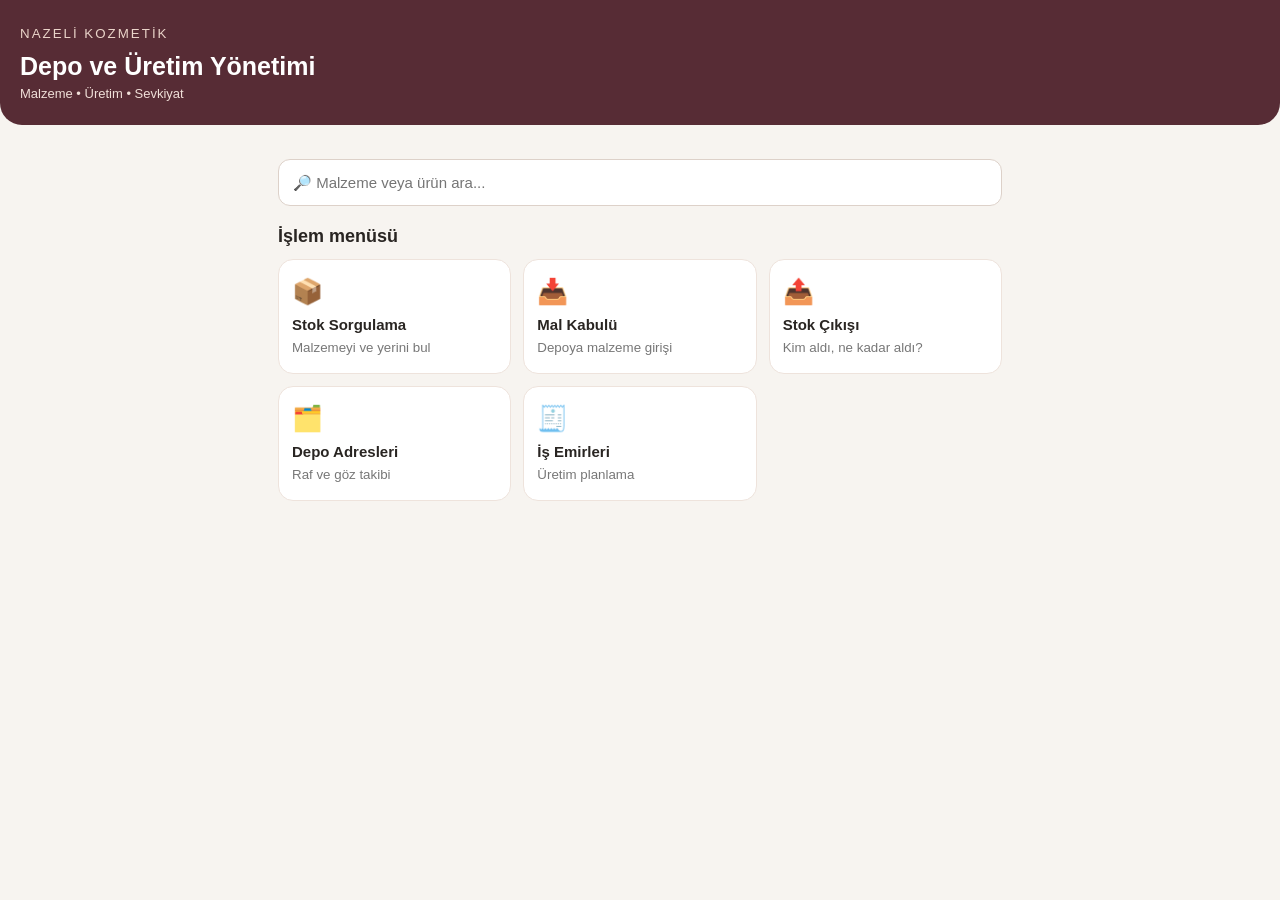
==== index.html @ 473c46a6 "Create index.html" ====
<!DOCTYPE html>
<html lang="tr">
<head>
<meta charset="UTF-8">
<meta name="viewport" content="width=device-width, initial-scale=1">
<title>Nazeli Kozmetik</title>
<style>
*{box-sizing:border-box}
body{margin:0;font-family:Arial,sans-serif;background:#f7f4f0;color:#292522}
header{background:#572c35;color:white;padding:24px 20px;border-radius:0 0 22px 22px}
header small{letter-spacing:2px;color:#ead4c9}
header h1{margin:10px 0 5px;font-size:25px}
header p{margin:0;color:#f0dfd8;font-size:13px}
main{padding:18px;max-width:760px;margin:auto}
h2{font-size:18px;margin:20px 0 12px}
.search{width:100%;padding:14px;border:1px solid #ddd1c9;border-radius:12px;font-size:15px}
.grid{display:grid;grid-template-columns:repeat(2,minmax(0,1fr));gap:12px}
.tile{background:white;border:1px solid #eee3dc;border-radius:15px;padding:17px 13px;min-height:115px;text-align:left;cursor:pointer;color:#292522}
.tile .emoji{font-size:25px}
.tile strong{display:block;margin:10px 0 5px;font-size:15px}
.tile small{color:#777}
.panel{background:white;padding:17px;border-radius:15px;margin-top:16px;border:1px solid #eee3dc}
button{font:inherit}
.notice{background:#f0e5dd;border-radius:10px;padding:12px;font-size:13px;line-height:1.5}
footer{text-align:center;color:#82736d;font-size:12px;padding:25px}
@media(min-width:600px){.grid{grid-template-columns:repeat(3,minmax(0,1fr))}}
</style>
</head>
<body>
<header>
<small>NAZELİ KOZMETİK</small>
<h1>Depo ve Üretim Yönetimi</h1>
<p>Malzeme • Üretim • Sevkiyat</p>
</header>
<main>
<p id="today"></p>
<input class="search" id="search" placeholder="🔎 Malzeme veya ürün ara..." oninput="searchTiles()">
<h2>İşlem menüsü</h2>
<div class="grid" id="tiles">
<button class="tile" onclick="show('Stok Sorgulama','Malzeme kodu, müşteri, mevcut miktar ve raf adresi burada sorgulanacak.')"><span class="emoji">📦</span><strong>Stok Sorgulama</strong><small>Malzemeyi ve yerini bul</small></button>
<button class="tile" onclick="show('Mal Kabulü','Gelen şişe, kapak, valf, etiket ve koli miktarları kaydedilecek.')"><span class="emoji">📥</span><strong>Mal Kabulü</strong><small>Depoya malzeme girişi</small></button>
<button class="tile" onclick="show('Stok Çıkışı','Üretime verilen malzeme, miktar ve teslim alan kişi kaydedilecek.')"><span class="emoji">📤</span><strong>Stok Çıkışı</strong><small>Kim aldı, ne kadar aldı?</small></button>
<button class="tile" onclick="show('Depo Adresleri','Alan, raf ve göz kodları burada yönetilecek. Örnek: A-01-02.')"><span class="emoji">🗂️</span><strong>Depo Adresleri</strong><small>Raf ve göz takibi</small></button>
<button class="tile" onclick="show('İş Emirleri','Müşteri siparişi, üretilecek ürün, planlanan adet ve üretim durumu.')"><span class="emoji">🧾</span><strong>İş Emirleri</strong><small>Üretim planlama</small></button>
<button class="tile" onclick="show('Üretim ve Dolum','
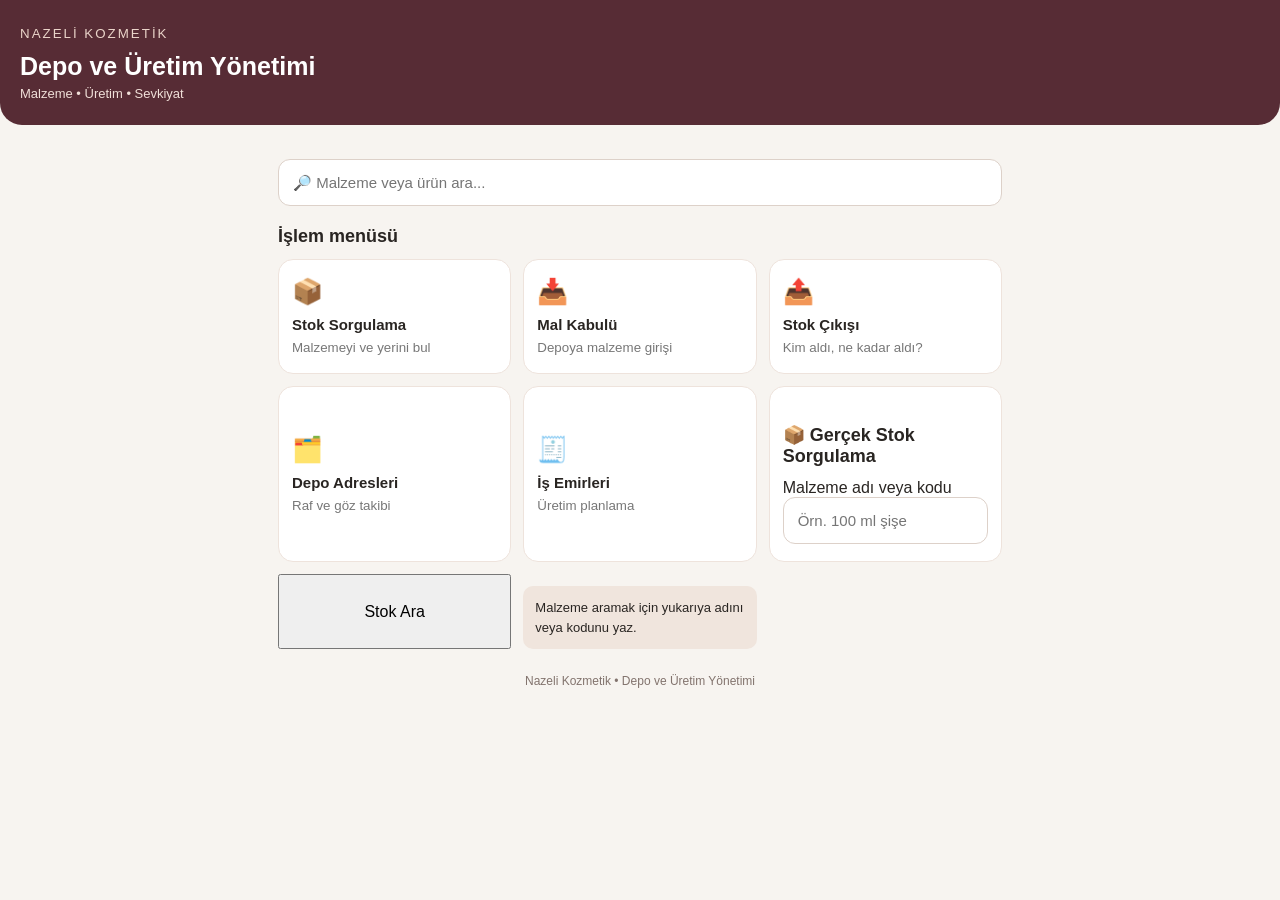
==== commit bad808d3: "Update index.html" ====
--- a/index.html
+++ b/index.html
@@ -43,3 +43,44 @@
 <button class="tile" onclick="show('Depo Adresleri','Alan, raf ve göz kodları burada yönetilecek. Örnek: A-01-02.')"><span class="emoji">🗂️</span><strong>Depo Adresleri</strong><small>Raf ve göz takibi</small></button>
 <button class="tile" onclick="show('İş Emirleri','Müşteri siparişi, üretilecek ürün, planlanan adet ve üretim durumu.')"><span class="emoji">🧾</span><strong>İş Emirleri</strong><small>Üretim planlama</small></button>
 <button class="tile" onclick="show('Üretim ve Dolum','
+</div>
+
+<div id="stock-panel" class="panel">
+  <h2>📦 Gerçek Stok Sorgulama</h2>
+
+  <label for="stock-search">Malzeme adı veya kodu</label>
+  <input
+    id="stock-search"
+    class="search"
+    placeholder="Örn. 100 ml şişe"
+  >
+
+  <button onclick="searchStock()">Stok Ara</button>
+
+  <div id="stock-result" class="notice" style="margin-top:12px">
+    Malzeme aramak için yukarıya adını veya kodunu yaz.
+  </div>
+</div>
+
+<script>
+async function searchStock() {
+  const query = document.getElementById("stock-search").value.trim();
+  const result = document.getElementById("stock-result");
+
+  if (!query) {
+    result.textContent = "Lütfen malzeme adı veya kodu gir.";
+    return;
+  }
+
+  result.textContent = "Stok aranıyor...";
+
+  // Supabase bağlantısını bir sonraki adımda ekleyeceğiz.
+  result.textContent =
+    "Arama hazır. Gerçek stok verileri için Supabase bağlantısı gerekiyor.";
+}
+</script>
+
+<footer>Nazeli Kozmetik • Depo ve Üretim Yönetimi</footer>
+</main>
+</body>
+</html>
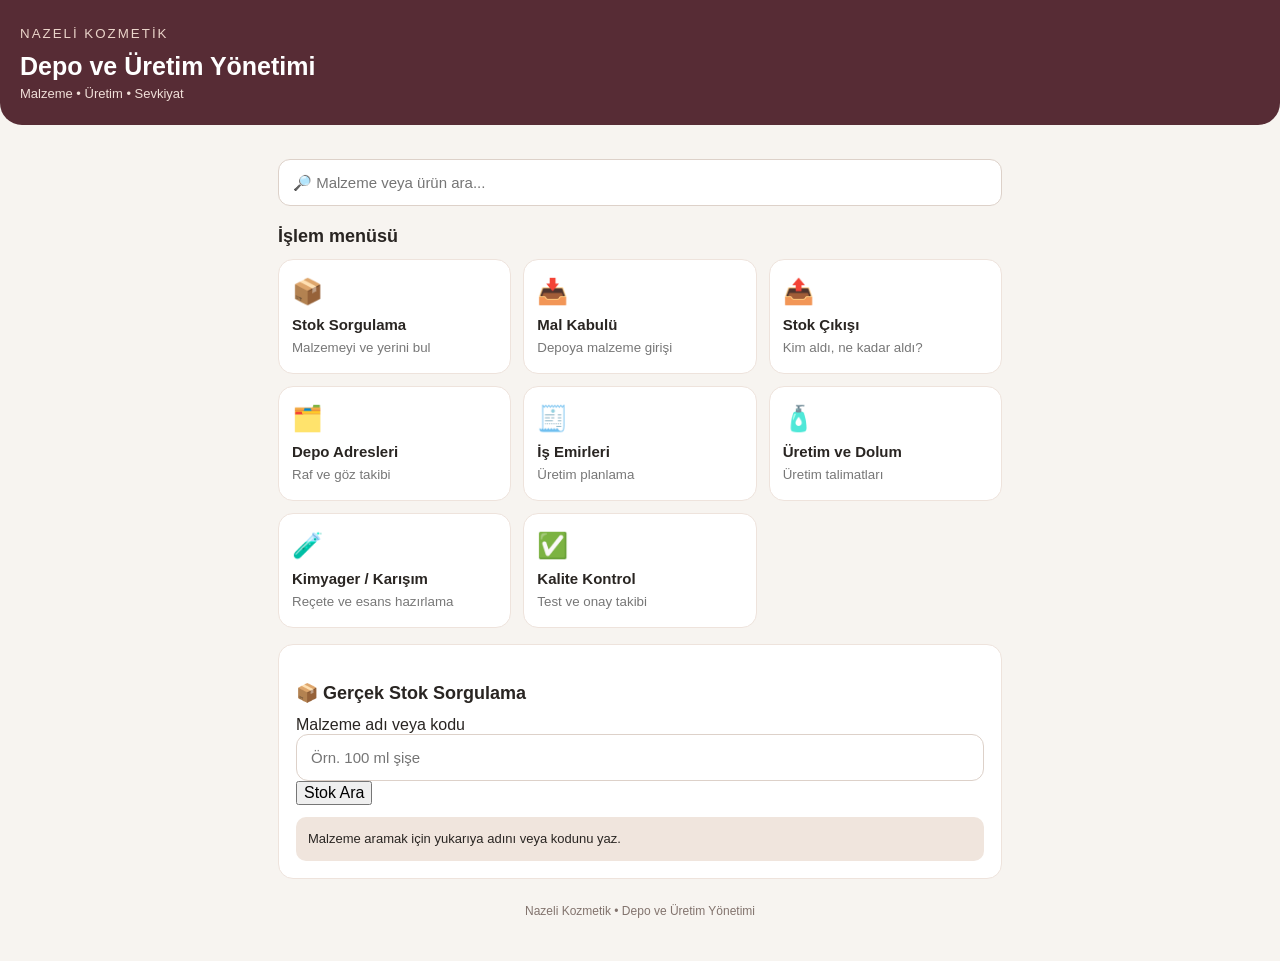
==== commit f41aa94c: "Update index.html" ====
--- a/index.html
+++ b/index.html
@@ -42,7 +42,9 @@
 <button class="tile" onclick="show('Stok Çıkışı','Üretime verilen malzeme, miktar ve teslim alan kişi kaydedilecek.')"><span class="emoji">📤</span><strong>Stok Çıkışı</strong><small>Kim aldı, ne kadar aldı?</small></button>
 <button class="tile" onclick="show('Depo Adresleri','Alan, raf ve göz kodları burada yönetilecek. Örnek: A-01-02.')"><span class="emoji">🗂️</span><strong>Depo Adresleri</strong><small>Raf ve göz takibi</small></button>
 <button class="tile" onclick="show('İş Emirleri','Müşteri siparişi, üretilecek ürün, planlanan adet ve üretim durumu.')"><span class="emoji">🧾</span><strong>İş Emirleri</strong><small>Üretim planlama</small></button>
-<button class="tile" onclick="show('Üretim ve Dolum','
+<button class="tile" onclick="show('Üretim ve Dolum','İş emrindeki üretim adedi, şişe, kapak, valf, etiket, kutu, koli ve üretim talimatları burada gösterilecek.')"><span class="emoji">🧴</span><strong>Üretim ve Dolum</strong><small>Üretim talimatları</small></button>
+<button class="tile" onclick="show('Kimyager / Karışım Hazırlama','Ürün reçetesi, esans kodu, oranı, hesaplanan miktar, parti numarası ve hazırlayan kişi burada takip edilecek.')"><span class="emoji">🧪</span><strong>Kimyager / Karışım</strong><small>Reçete ve esans hazırlama</small></button>
+<button class="tile" onclick="show('Kalite Kontrol','Numune, sıkım testi, kalite kontrol sonucu ve onay durumu burada takip edilecek.')"><span class="emoji">✅</span><strong>Kalite Kontrol</strong><small>Test ve onay takibi</small></button>
 </div>
 
 <div id="stock-panel" class="panel">
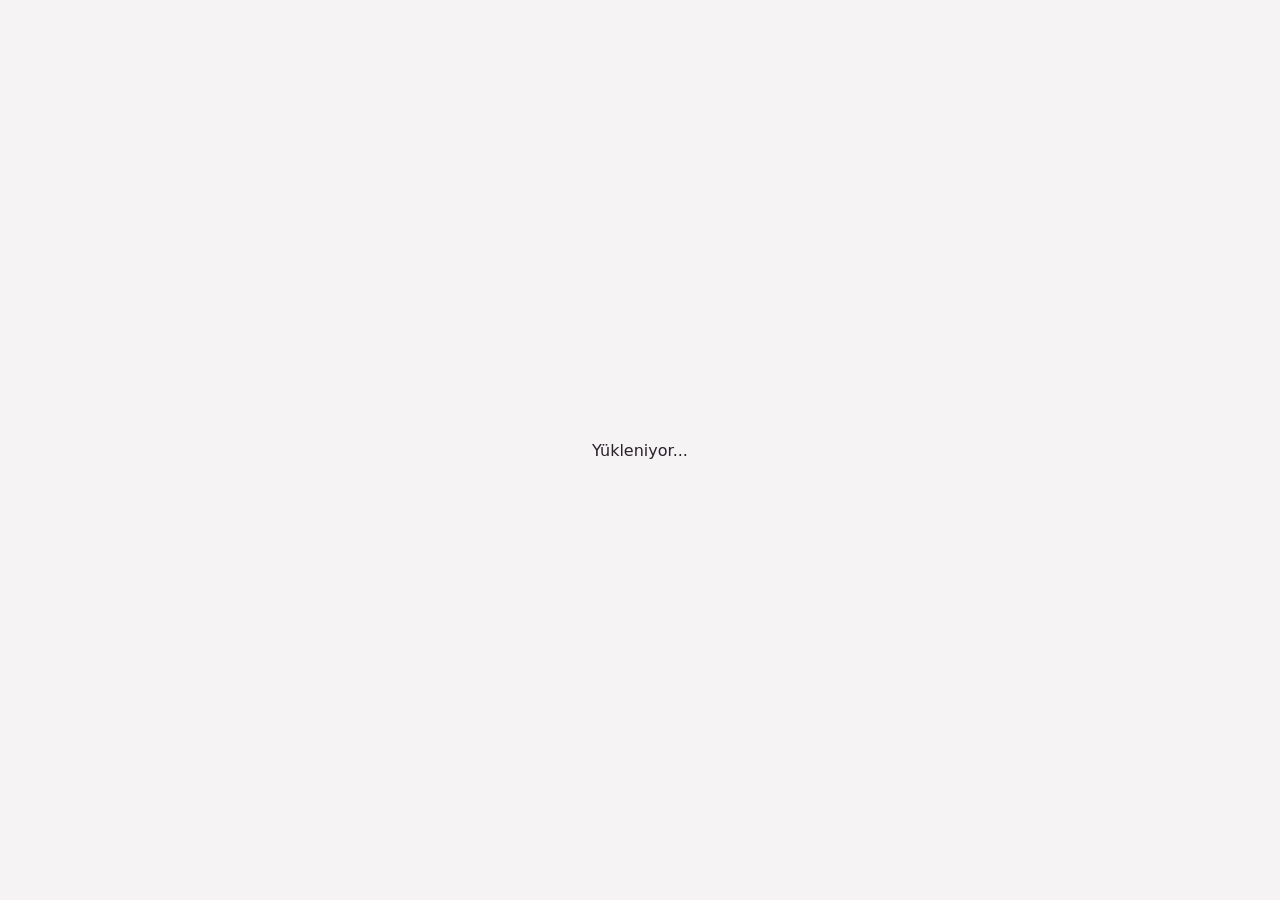
==== commit e353e6ca: "Add files via upload" ====
--- a/index.html
+++ b/index.html
@@ -2,87 +2,43 @@
 <html lang="tr">
 <head>
 <meta charset="UTF-8">
-<meta name="viewport" content="width=device-width, initial-scale=1">
+<meta name="viewport" content="width=device-width, initial-scale=1, viewport-fit=cover">
 <title>Nazeli Kozmetik</title>
-<style>
-*{box-sizing:border-box}
-body{margin:0;font-family:Arial,sans-serif;background:#f7f4f0;color:#292522}
-header{background:#572c35;color:white;padding:24px 20px;border-radius:0 0 22px 22px}
-header small{letter-spacing:2px;color:#ead4c9}
-header h1{margin:10px 0 5px;font-size:25px}
-header p{margin:0;color:#f0dfd8;font-size:13px}
-main{padding:18px;max-width:760px;margin:auto}
-h2{font-size:18px;margin:20px 0 12px}
-.search{width:100%;padding:14px;border:1px solid #ddd1c9;border-radius:12px;font-size:15px}
-.grid{display:grid;grid-template-columns:repeat(2,minmax(0,1fr));gap:12px}
-.tile{background:white;border:1px solid #eee3dc;border-radius:15px;padding:17px 13px;min-height:115px;text-align:left;cursor:pointer;color:#292522}
-.tile .emoji{font-size:25px}
-.tile strong{display:block;margin:10px 0 5px;font-size:15px}
-.tile small{color:#777}
-.panel{background:white;padding:17px;border-radius:15px;margin-top:16px;border:1px solid #eee3dc}
-button{font:inherit}
-.notice{background:#f0e5dd;border-radius:10px;padding:12px;font-size:13px;line-height:1.5}
-footer{text-align:center;color:#82736d;font-size:12px;padding:25px}
-@media(min-width:600px){.grid{grid-template-columns:repeat(3,minmax(0,1fr))}}
-</style>
+<link rel="stylesheet" href="stil.css">
 </head>
 <body>
-<header>
-<small>NAZELİ KOZMETİK</small>
-<h1>Depo ve Üretim Yönetimi</h1>
-<p>Malzeme • Üretim • Sevkiyat</p>
-</header>
-<main>
-<p id="today"></p>
-<input class="search" id="search" placeholder="🔎 Malzeme veya ürün ara..." oninput="searchTiles()">
-<h2>İşlem menüsü</h2>
-<div class="grid" id="tiles">
-<button class="tile" onclick="show('Stok Sorgulama','Malzeme kodu, müşteri, mevcut miktar ve raf adresi burada sorgulanacak.')"><span class="emoji">📦</span><strong>Stok Sorgulama</strong><small>Malzemeyi ve yerini bul</small></button>
-<button class="tile" onclick="show('Mal Kabulü','Gelen şişe, kapak, valf, etiket ve koli miktarları kaydedilecek.')"><span class="emoji">📥</span><strong>Mal Kabulü</strong><small>Depoya malzeme girişi</small></button>
-<button class="tile" onclick="show('Stok Çıkışı','Üretime verilen malzeme, miktar ve teslim alan kişi kaydedilecek.')"><span class="emoji">📤</span><strong>Stok Çıkışı</strong><small>Kim aldı, ne kadar aldı?</small></button>
-<button class="tile" onclick="show('Depo Adresleri','Alan, raf ve göz kodları burada yönetilecek. Örnek: A-01-02.')"><span class="emoji">🗂️</span><strong>Depo Adresleri</strong><small>Raf ve göz takibi</small></button>
-<button class="tile" onclick="show('İş Emirleri','Müşteri siparişi, üretilecek ürün, planlanan adet ve üretim durumu.')"><span class="emoji">🧾</span><strong>İş Emirleri</strong><small>Üretim planlama</small></button>
-<button class="tile" onclick="show('Üretim ve Dolum','İş emrindeki üretim adedi, şişe, kapak, valf, etiket, kutu, koli ve üretim talimatları burada gösterilecek.')"><span class="emoji">🧴</span><strong>Üretim ve Dolum</strong><small>Üretim talimatları</small></button>
-<button class="tile" onclick="show('Kimyager / Karışım Hazırlama','Ürün reçetesi, esans kodu, oranı, hesaplanan miktar, parti numarası ve hazırlayan kişi burada takip edilecek.')"><span class="emoji">🧪</span><strong>Kimyager / Karışım</strong><small>Reçete ve esans hazırlama</small></button>
-<button class="tile" onclick="show('Kalite Kontrol','Numune, sıkım testi, kalite kontrol sonucu ve onay durumu burada takip edilecek.')"><span class="emoji">✅</span><strong>Kalite Kontrol</strong><small>Test ve onay takibi</small></button>
-</div>
+<section id="yukleniyor" class="orta"><p>Yükleniyor...</p></section>
 
-<div id="stock-panel" class="panel">
-  <h2>📦 Gerçek Stok Sorgulama</h2>
+<section id="giris" class="orta hidden">
+  <form id="giris-form" class="kart">
+    <h1>Nazeli Kozmetik</h1>
+    <p class="alt">Depo ve Üretim Yönetimi</p>
+    <label for="kadi">Kullanıcı adı</label>
+    <input id="kadi" autocomplete="username" autocapitalize="none" autocorrect="off" required>
+    <label for="sifre">Şifre</label>
+    <input id="sifre" type="password" autocomplete="current-password" required>
+    <button type="submit" id="giris-btn">Giriş yap</button>
+    <p id="giris-hata" class="hata" role="alert"></p>
+  </form>
+</section>
 
-  <label for="stock-search">Malzeme adı veya kodu</label>
-  <input
-    id="stock-search"
-    class="search"
-    placeholder="Örn. 100 ml şişe"
-  >
+<section id="uygulama" class="hidden">
+  <header>
+    <div>
+      <h1>Nazeli Kozmetik</h1>
+      <p id="kullanici-bilgi"></p>
+    </div>
+    <button id="cikis" class="ikincil">Çıkış yap</button>
+  </header>
+  <main>
+    <h2>İşlem menüsü</h2>
+    <div class="grid" id="moduller"></div>
+    <p id="bilgi" class="bilgi hidden" role="status"></p>
+  </main>
+</section>
 
-  <button onclick="searchStock()">Stok Ara</button>
-
-  <div id="stock-result" class="notice" style="margin-top:12px">
-    Malzeme aramak için yukarıya adını veya kodunu yaz.
-  </div>
-</div>
-
-<script>
-async function searchStock() {
-  const query = document.getElementById("stock-search").value.trim();
-  const result = document.getElementById("stock-result");
-
-  if (!query) {
-    result.textContent = "Lütfen malzeme adı veya kodu gir.";
-    return;
-  }
-
-  result.textContent = "Stok aranıyor...";
-
-  // Supabase bağlantısını bir sonraki adımda ekleyeceğiz.
-  result.textContent =
-    "Arama hazır. Gerçek stok verileri için Supabase bağlantısı gerekiyor.";
-}
-</script>
-
-<footer>Nazeli Kozmetik • Depo ve Üretim Yönetimi</footer>
-</main>
+<script src="https://cdn.jsdelivr.net/npm/@supabase/supabase-js@2.45.4/dist/umd/supabase.js"></script>
+<script src="config.js"></script>
+<script src="app.js"></script>
 </body>
 </html>
--- a/stil.css
+++ b/stil.css
@@ -0,0 +1,30 @@
+*{box-sizing:border-box}
+:root{--bordo:#572c35;--zemin:#f5f3f4;--yazi:#27222a;--cizgi:#e4dde0;--soluk:#6f666b}
+body{margin:0;font-family:system-ui,-apple-system,"Segoe UI",Arial,sans-serif;background:var(--zemin);color:var(--yazi);padding-bottom:env(safe-area-inset-bottom)}
+.hidden{display:none!important}
+.orta{min-height:100vh;display:flex;align-items:center;justify-content:center;padding:18px}
+.kart{background:#fff;border:1px solid var(--cizgi);border-radius:14px;padding:24px;width:100%;max-width:380px}
+.kart h1{margin:0;font-size:24px;color:var(--bordo)}
+.alt{margin:4px 0 20px;color:var(--soluk);font-size:14px}
+label{display:block;margin:14px 0 6px;font-size:14px;font-weight:600}
+input{width:100%;padding:13px;border:1px solid var(--cizgi);border-radius:10px;font:inherit;font-size:16px}
+input:focus,button:focus-visible{outline:3px solid #c9a3ad;outline-offset:1px}
+button{font:inherit;cursor:pointer}
+#giris-btn{width:100%;margin-top:20px;padding:14px;border:0;border-radius:10px;background:var(--bordo);color:#fff;font-weight:600}
+#giris-btn:disabled{opacity:.6}
+.hata{color:#a3202f;font-size:14px;min-height:20px;margin:12px 0 0}
+header{background:var(--bordo);color:#fff;padding:calc(18px + env(safe-area-inset-top)) 18px 18px;display:flex;justify-content:space-between;align-items:center;gap:12px}
+header h1{margin:0;font-size:20px}
+header p{margin:4px 0 0;font-size:13px;color:#ecd9de}
+.ikincil{background:transparent;color:#fff;border:1px solid #ffffff80;border-radius:8px;padding:8px 12px;font-size:14px}
+main{padding:18px;max-width:820px;margin:auto}
+h2{font-size:18px;margin:6px 0 14px}
+.grid{display:grid;grid-template-columns:repeat(2,minmax(0,1fr));gap:12px}
+.tile{background:#fff;border:1px solid var(--cizgi);border-radius:12px;padding:16px 14px;min-height:112px;text-align:left;color:var(--yazi)}
+.tile:hover{border-color:var(--bordo)}
+.tile .ikon{font-size:24px}
+.tile strong{display:block;margin:8px 0 4px;font-size:15px}
+.tile small{color:var(--soluk);font-size:13px}
+.tile em{display:block;margin-top:6px;font-style:normal;font-size:12px;color:var(--bordo)}
+.bilgi{background:#efe6e9;border-radius:10px;padding:12px;font-size:14px;margin-top:16px}
+@media(min-width:640px){.grid{grid-template-columns:repeat(3,minmax(0,1fr))}}
